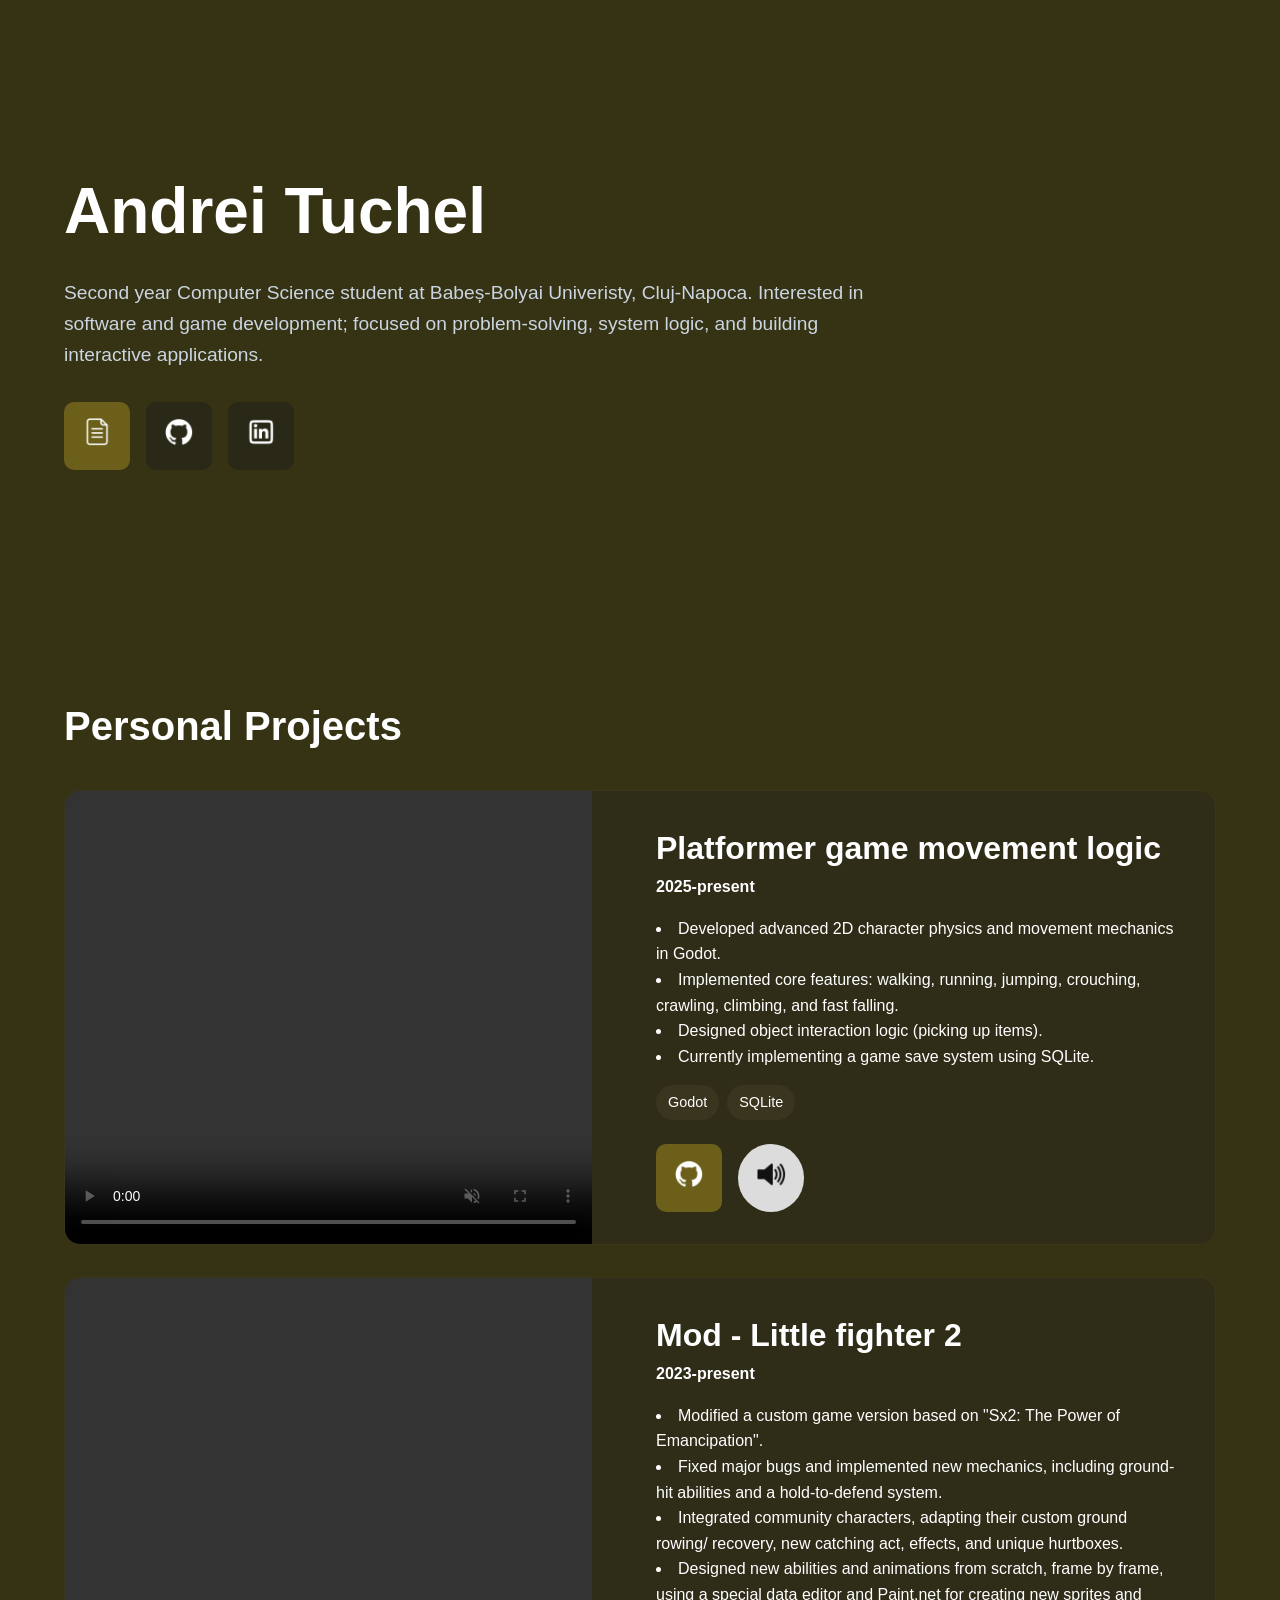
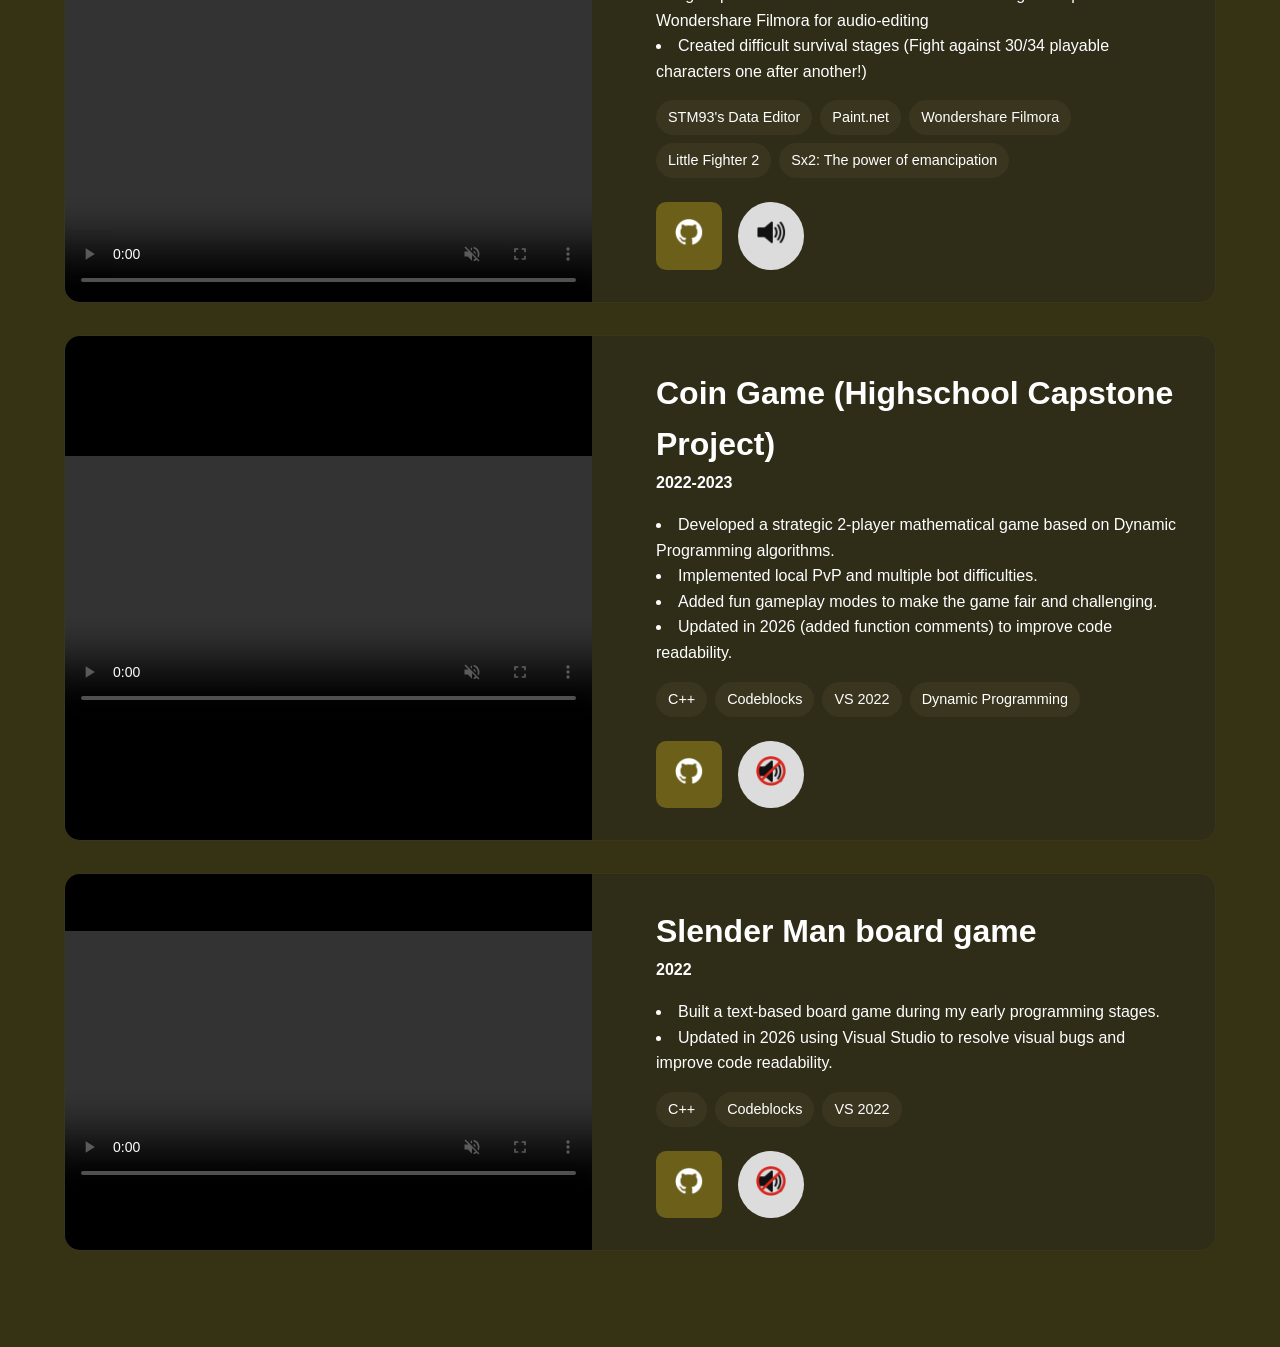
==== index.html @ 8f4f955c "Organisation and Icons for buttons" ====
<!DOCTYPE html>
<html lang="en">
<head>
    <meta charset="UTF-8">
    <meta name="viewport" content="width=device-width, initial-scale=1.0">
    <title>Portfolio</title>
    <link rel="stylesheet" href="style.css">
</head>

<body>

    <section class="hero">
        <div class="container">
            <div class="hero-content">

                <h1>Andrei Tuchel</h1>

                <p>
                    Second year Computer Science student at Babeș-Bolyai Univeristy, Cluj-Napoca.
                    Interested in software and game development; focused on problem-solving, system logic, and building interactive applications.
                </p>

                <div class="buttons">
                    <a href="https://drive.google.com/file/d/1y452rIATovKDvwMWOw0yFvPY-E6_cvDI/view?usp=sharing" class="btn" title="CV">
                        <img src="Icons/DocumentWhite.ico" height="30" class="btn-icon" alt="DocumentIcon">
                    </a>

                    <a href="https://github.com/VeveR0" class="btn secondary" title="GitHub">
                        <img src="Icons/GitHubWhite.ico" height="30" class="btn-icon" alt="GitHub">
                    </a>

                    <a href="https://www.linkedin.com/in/andrei-mihnea-53b208390/" class="btn secondary" title="LinkedIn">
                        <img src="Icons/LinkedInWhite.ico" height="30" class="btn-icon" alt="LinkedIn">
                    </a>
                </div>

            </div>
        </div>
    </section>

    <!-- PROJECTS -->

    <section class="projects">
        <div class="container">

            <h2 class="section-title">
                Personal Projects
            </h2>

            <!-- PROJECT CARDS -->

            <div class="project-card">

                <div class="project-video">
                    <video autoplay controls muted loop>
                        <source src="Videos/Movement.mp4"
                                type="video/mp4">
                    </video>
                </div>

                <div class="project-info">

                    <h3>Platformer game movement logic</h3>
                    <h4>2025-present</h4>

                    <p>
                        <li>Developed advanced 2D character physics and movement mechanics in Godot.</li>
                        <li>Implemented core features: walking, running, jumping, crouching, crawling, climbing, and fast falling.</li>
                        <li>Designed object interaction logic (picking up items).</li>
                        <li>Currently implementing a game save system using SQLite.</li>
                    </p>

                    <div class="tech-stack">
                        <span class="tag">Godot</span>
                        <span class="tag">SQLite</span>
                    </div>

                    <div class="project-links">

                        <a href="https://github.com/VeveR0/ISS-Project" class="btn" title="GitHub">
                            <img src="Icons/GitHubWhite.ico" height="30" class="btn-icon" alt="GitHub">
                        </a>
                        <div class="btn-audio" title="Video has audio">
                            <img src="Icons/Speaker.ico" height="30" class="btn-icon" alt="Speaker">
                        </div>
                    </div>

                </div>

            </div>

            <div class="project-card">

                <div class="project-video">
                    <video autoplay controls muted loop>
                        <source src="Videos/SxLF2_Showcase.mp4"
                                type="video/mp4">
                    </video>
                </div>

                <div class="project-info">

                    <h3>Mod - Little fighter 2</h3>
                    <h4>2023-present</h4>

                    <p>
                        <li>Modified a custom game version based on "Sx2: The Power of Emancipation".</li>
                        <li>Fixed major bugs and implemented new mechanics, including ground-hit abilities and a hold-to-defend system.</li>
                        <li>Integrated community characters, adapting their custom ground rowing/ recovery, new catching act, effects, and unique hurtboxes.</li>
                        <li>Designed new abilities and animations from scratch, frame by frame, using a special data editor and Paint.net for creating new sprites and Wondershare Filmora for audio-editing</li>
                        <li>Created difficult survival stages (Fight against 30/34 playable characters one after another!) </li>
                    </p>

                    <div class="tech-stack">
                        <span class="tag">STM93's Data Editor</span>
                        <span class="tag">Paint.net</span>
                        <span class="tag">Wondershare Filmora</span>
                        <span class="tag">Little Fighter 2</span>
                        <span class="tag">Sx2: The power of emancipation</span>
                    </div>

                    <div class="project-links">

                        <a href="https://github.com/VeveR0/Sx2_-_The_power_of_emancipation_modified" class="btn" title="GitHub">
                            <img src="Icons/GitHubWhite.ico" height="30" class="btn-icon" alt="GitHub">
                        </a>
                        <div class="btn-audio" title="Video has audio">
                            <img src="Icons/Speaker.ico" height="30" class="btn-icon" alt="Speaker">
                        </div>
                    </div>

                </div>
            </div>

            <div class="project-card">

                <div class="project-video-console">
                    <video autoplay loop controls muted>
                        <source src="Videos/Coin Game Showcase.mp4"
                                type="video/mp4">
                    </video>
                </div>

                <div class="project-info">

                    <h3>Coin Game (Highschool Capstone Project)</h3>
                    <h4>2022-2023</h4>

                    <p>
                        <li>Developed a strategic 2-player mathematical game based on Dynamic Programming algorithms.</li>
                        <li>Implemented local PvP and multiple bot difficulties.</li>
                        <li>Added fun gameplay modes to make the game fair and challenging.</li>
                        <li>Updated in 2026 (added function comments) to improve code readability.</li>
                    </p>

                    <div class="tech-stack">
                        <span class="tag">C++</span>
                        <span class="tag">Codeblocks</span>
                        <span class="tag">VS 2022</span>
                        <span class="tag">Dynamic Programming</span>
                    </div>

                    <div class="project-links">

                        <a href="https://github.com/VeveR0/CoinGame_CapstoneProject" class="btn" title="GitHub">
                            <img src="Icons/GitHubWhite.ico" height="30" class="btn-icon" alt="GitHub">
                        </a>
                        <div class="btn-audio" title="Video doens't have audio">
                            <img src="Icons/SpeakerForbidden.ico" height="30" class="btn-icon" alt="Speaker">
                        </div>
                    </div>

                </div>

            </div>

            <div class="project-card">

                <div class="project-video-console">
                    <video autoplay loop controls muted>
                        <source src="Videos/Slender Game Showcase.mp4"
                                type="video/mp4">
                    </video>
                </div>

                <div class="project-info">

                    <h3>Slender Man board game</h3>
                    <h4>2022</h4>

                    <p>
                        <li>Built a text-based board game during my early programming stages.</li>
                        <li>Updated in 2026 using Visual Studio to resolve visual bugs and improve code readability.</li>
                    </p>

                    <div class="tech-stack">
                        <span class="tag">C++</span>
                        <span class="tag">Codeblocks</span>
                        <span class="tag">VS 2022</span>
                    </div>

                    <div class="project-links">

                        <a href="https://github.com/VeveR0/SlenderMan-board-game" class="btn" title="GitHub">
                            <img src="Icons/GitHubWhite.ico" height="30" class="btn-icon" alt="GitHub">
                        </a>
                        <div class="btn-audio" title="Video doens't have audio">
                            <img src="Icons/SpeakerForbidden.ico" height="30" class="btn-icon" alt="Speaker">
                        </div>
                    </div>

                </div>

            </div>

        </div>


    </section>
</body>
</html>
---- style.css ----
* {
            margin: 0;
            padding: 0;
            box-sizing: border-box;
        }

        body {
            font-family: "Segoe UI", sans-serif;
            background: #353313;
            color: white;
            line-height: 1.6;
        }

        .container {
            width: min(1200px, 90%);
            margin: auto;
        }

        /* HERO */

        .hero {
            min-height: 70vh;
            display: flex;
            align-items: center;
        }

        .hero-content {
            max-width: 800px;
        }

        .hero h1 {
            font-size: 4rem;
            margin-bottom: 1rem;
        }

        .hero p {
            font-size: 1.2rem;
            color: #cbd5e1;
            margin-bottom: 2rem;
        }

        .buttons {
            display: flex;
            gap: 1rem;
            flex-wrap: wrap;
        }

        .btn {
            text-decoration: none;
            color: white;
            background: #6b5f1a;
            padding: 15px 18px;
            border-radius: 10px;
            transition: 0.2s;
        }

        .btn-audio {
            text-decoration: none;
            color: white;
            background: gainsboro;
            padding: 15px 18px;
            border-radius: 100%;
            transition: 0.2s;
        }

        .btn:hover {
            background: #7a6c1f;
        }

        .btn.secondary {
            background: #2a2816;
        }

        .btn.secondary:hover {
            background: #3a361e;
        }

        /* PROJECTS */

        .projects {
            padding: 4rem 0;
        }

        .section-title {
            font-size: 2.5rem;
            margin-bottom: 2rem;
        }

        .project-card {
            display: flex;
            gap: 2rem;

            background: #2f2c18;
            border-radius: 16px;
            overflow: hidden;

            margin-bottom: 2rem;
            transition: transform 0.2s;

            border: 1px solid #3a361e;
        }

        .project-card:hover {
            transform: translateY(-4px);
        }

        .project-video, .project-video-console {
            flex: 1;
            min-width: 400px;
            display: flex;
            justify-content: center;
            align-items: center;
            overflow: hidden;
        }

        .project-video video {
            width: 100%;
            height: 100%;
            object-fit: cover;
            display: block;
        }

        .project-video-console {
    background: #000;
}

        .project-video-console video {
            width: 100%;
            height: auto;
            object-fit: cover;
            display: block;
        }

        .project-info {
            flex: 1;
            padding: 2rem;
        }

        .project-info h3 {
            font-size: 2rem;
            margin-bottom: 0rem;
        }

        .project-info p {
            color: #d6cfaa;
            margin-bottom: 1rem;
        }

        .tech-stack {
            display: flex;
            gap: .5rem;
            flex-wrap: wrap;
            margin-bottom: 1.5rem;
        }

        .tag {
            background: #3a351f;
            padding: 6px 12px;
            border-radius: 999px;
            font-size: .9rem;
        }

        .project-links {
            display: flex;
            gap: 1rem;
        }

        @media(max-width: 900px) {

            .hero h1 {
                font-size: 2.5rem;
            }

            .project-card {
                flex-direction: column;
            }

            .project-video {
                min-width: auto;
            }
        }

        a {
            color: #d4c46a;
        }

        a:hover {
            color: #f0e28c;
        }


        @font-face {
            font-family: "PhantomRunes";
            src: url("./fonts/PhantomRunes.otf") format("opentype");
            font-weight: normal;
            font-style: normal;
            }
        
        .slender{
            font-family: "PhantomRunes", sans-serif
        }
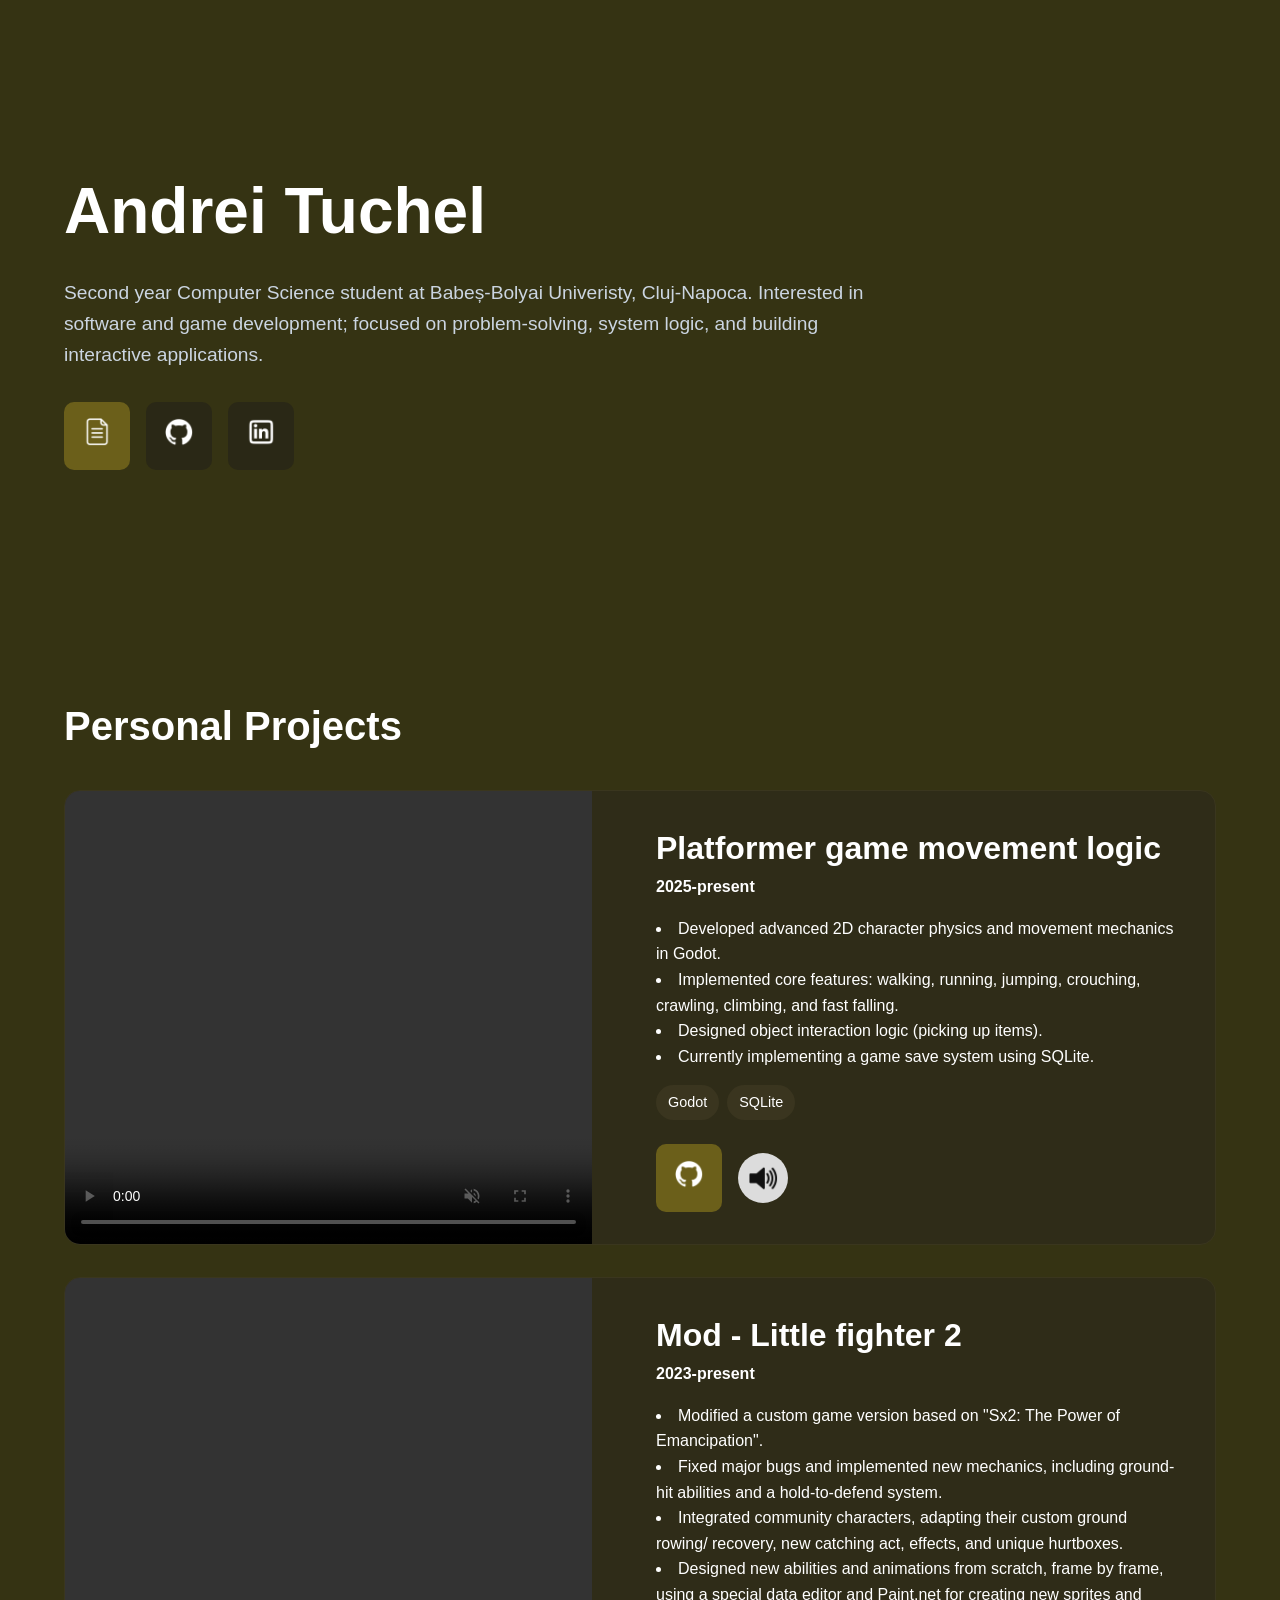
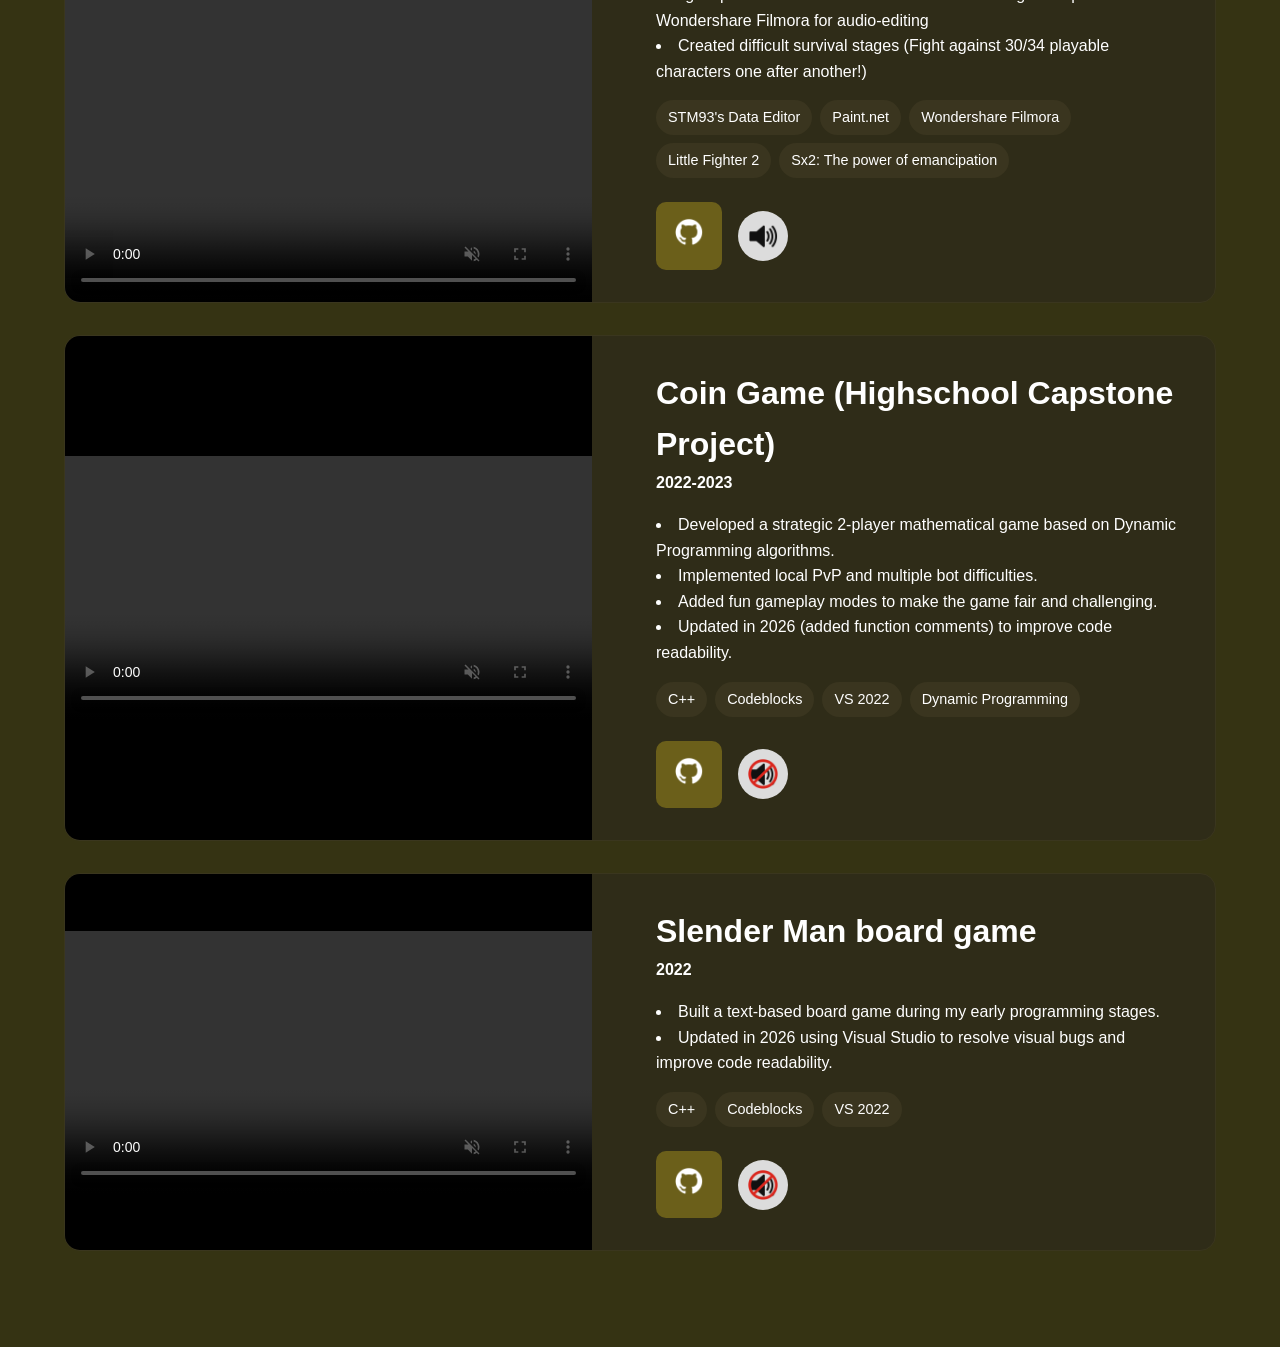
==== commit 0718df3e: "new CV Link & smaller audio tag" ====
--- a/index.html
+++ b/index.html
@@ -21,7 +21,7 @@
                 </p>
 
                 <div class="buttons">
-                    <a href="https://drive.google.com/file/d/1y452rIATovKDvwMWOw0yFvPY-E6_cvDI/view?usp=sharing" class="btn" title="CV">
+                    <a href="https://drive.google.com/file/d/1TQ_-a7m2Zz_eK-RAzY4HsMgrmBEdryWh/view?usp=sharing" class="btn" title="CV">
                         <img src="Icons/DocumentWhite.ico" height="30" class="btn-icon" alt="DocumentIcon">
                     </a>
 
--- a/style.css
+++ b/style.css
@@ -58,9 +58,20 @@
             text-decoration: none;
             color: white;
             background: gainsboro;
-            padding: 15px 18px;
-            border-radius: 100%;
+            width: 50px;
+            height: 50px;
+            border-radius: 50%;
             transition: 0.2s;
+
+            display: flex;
+            align-items: center;
+            justify-content: center;
+        }
+
+        .btn-audio img {
+            width: 30px;
+            height: 30px;
+            display: block;
         }
 
         .btn:hover {
@@ -163,6 +174,7 @@
         .project-links {
             display: flex;
             gap: 1rem;
+            align-items: center;
         }
 
         @media(max-width: 900px) {
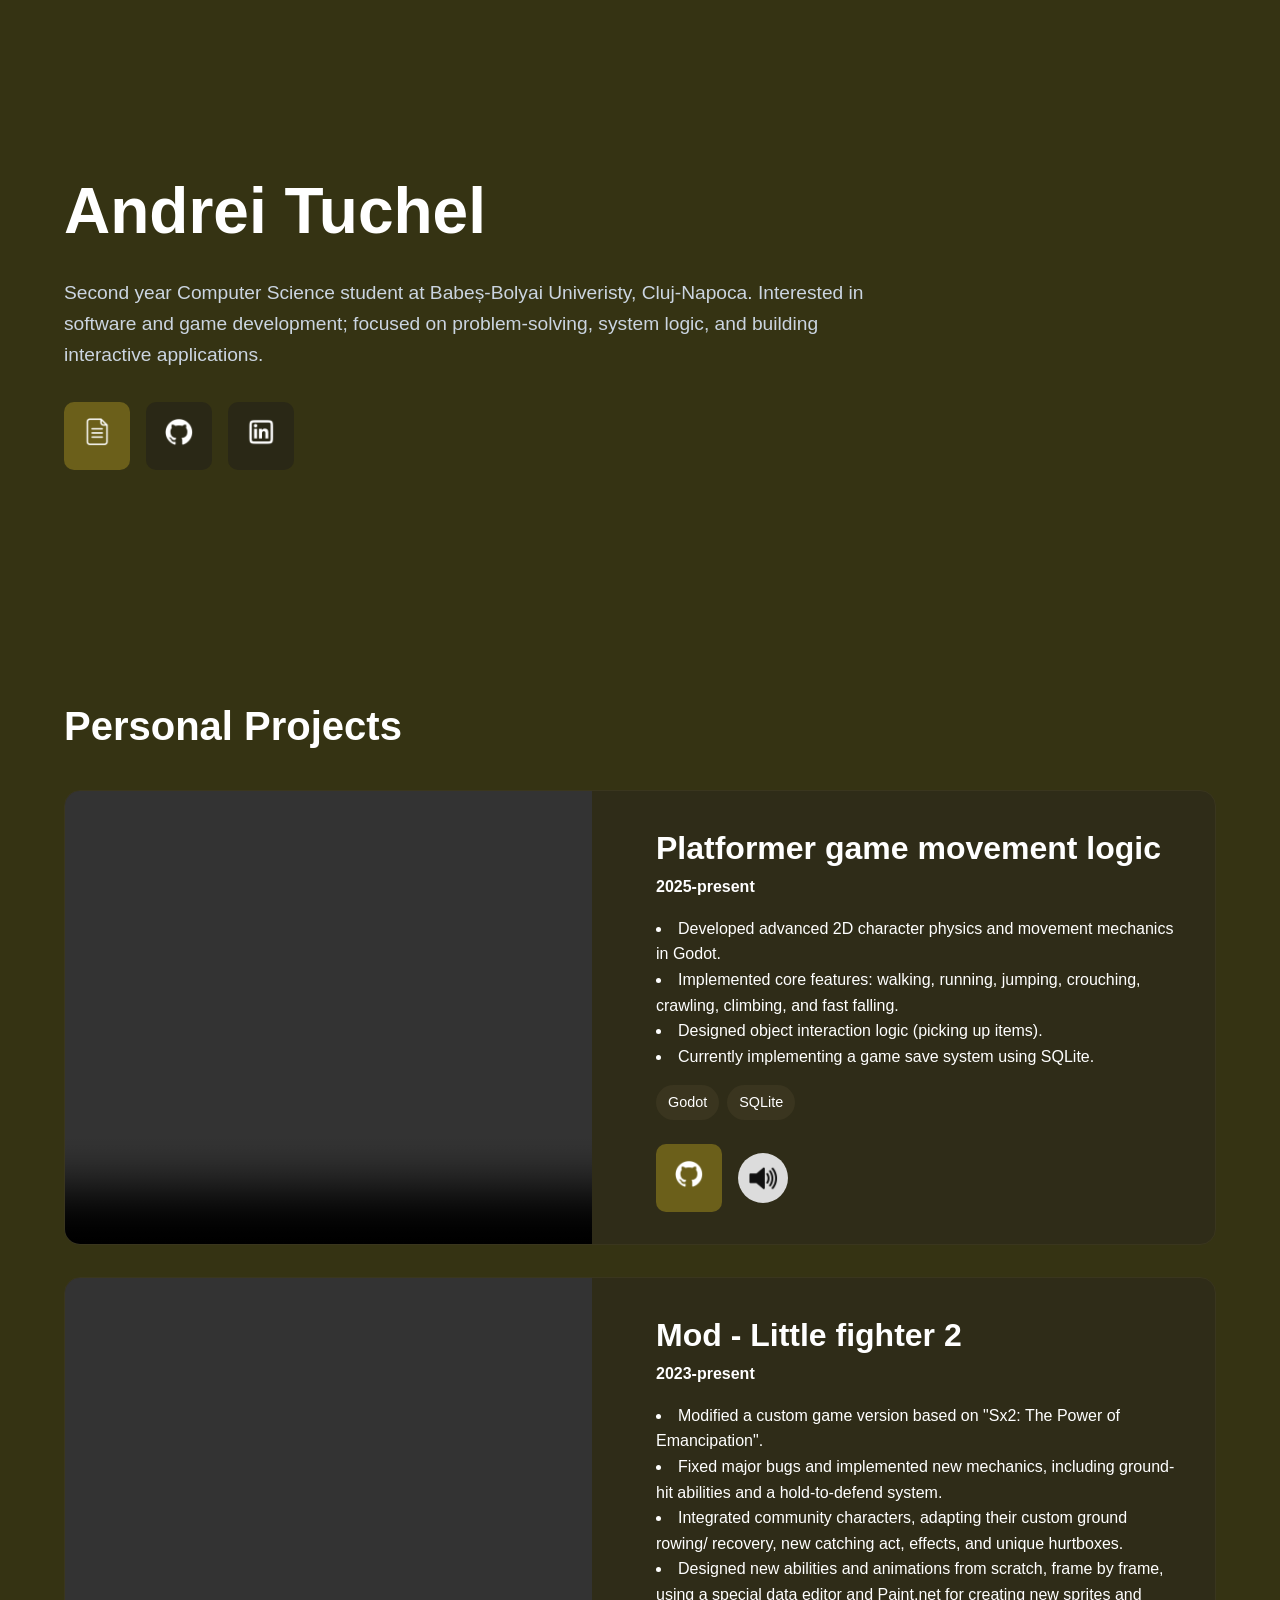
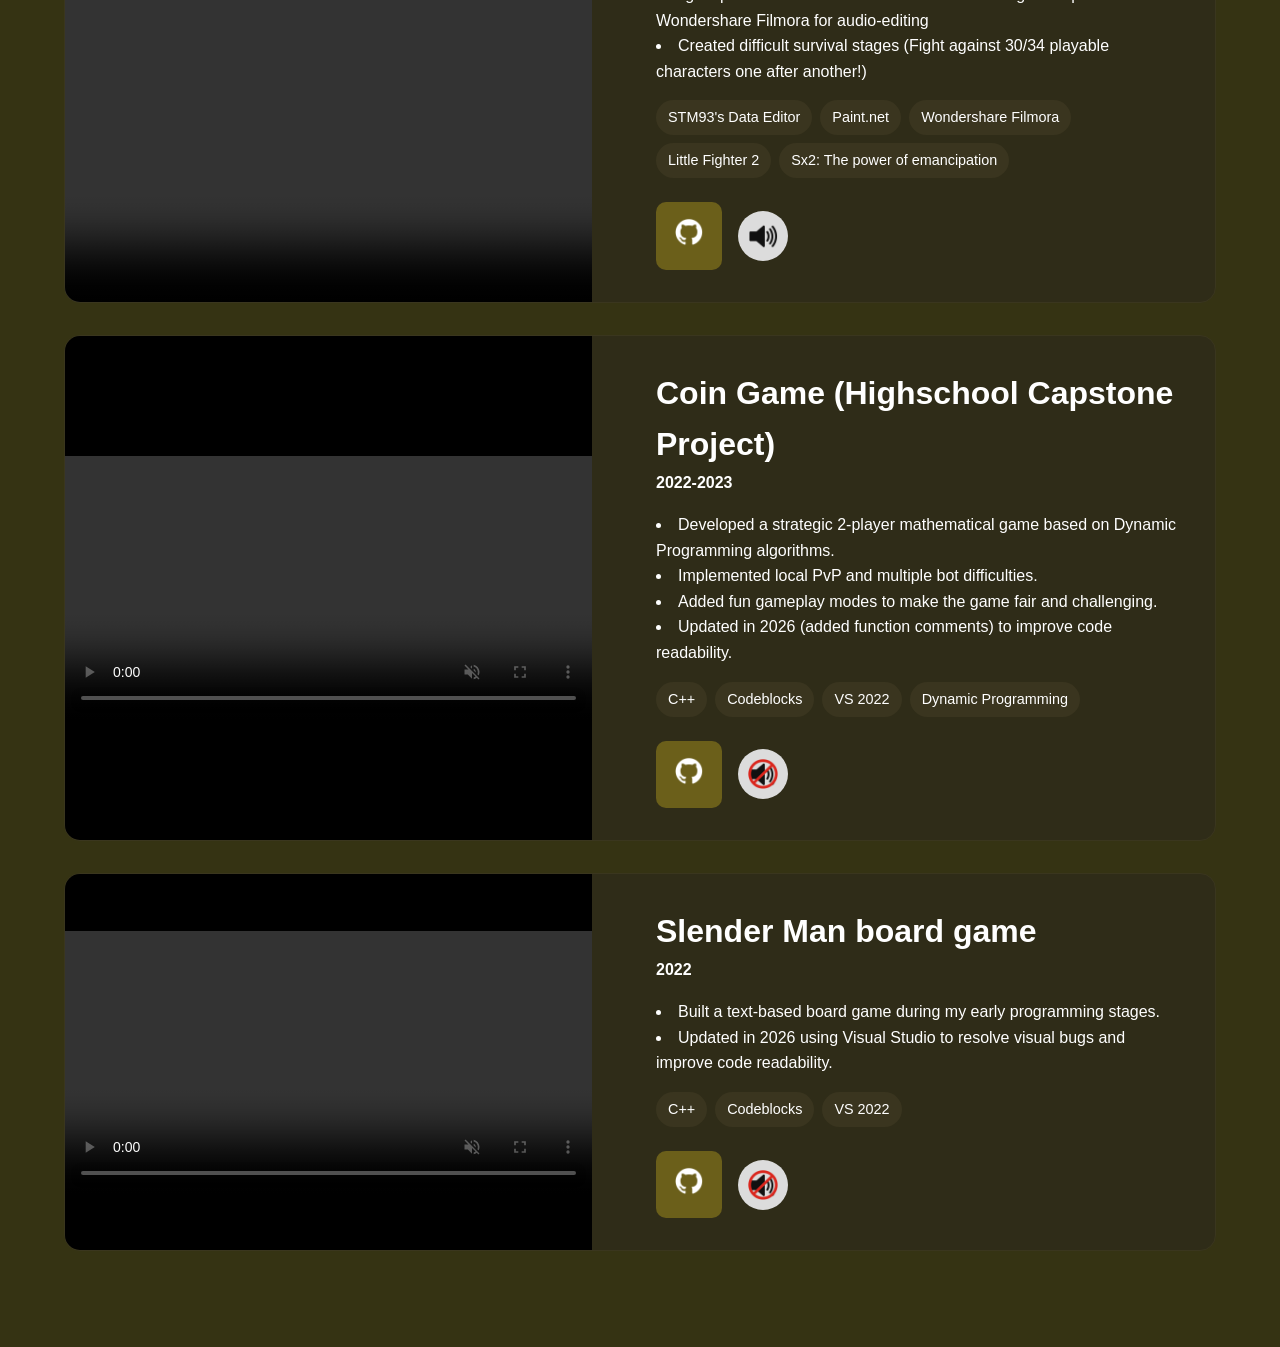
==== commit 727ea7b0: "Interactive sound buttons" ====
--- a/index.html
+++ b/index.html
@@ -80,7 +80,7 @@
                         <a href="https://github.com/VeveR0/ISS-Project" class="btn" title="GitHub">
                             <img src="Icons/GitHubWhite.ico" height="30" class="btn-icon" alt="GitHub">
                         </a>
-                        <div class="btn-audio" title="Video has audio">
+                        <div class="btn-audio" title="Video has audio" onclick="toggleAudio(this)">
                             <img src="Icons/Speaker.ico" height="30" class="btn-icon" alt="Speaker">
                         </div>
                     </div>
@@ -124,7 +124,7 @@
                         <a href="https://github.com/VeveR0/Sx2_-_The_power_of_emancipation_modified" class="btn" title="GitHub">
                             <img src="Icons/GitHubWhite.ico" height="30" class="btn-icon" alt="GitHub">
                         </a>
-                        <div class="btn-audio" title="Video has audio">
+                        <div class="btn-audio" title="Video has audio" onclick="toggleAudio(this)">
                             <img src="Icons/Speaker.ico" height="30" class="btn-icon" alt="Speaker">
                         </div>
                     </div>
@@ -217,5 +217,11 @@
 
 
     </section>
+    <script>
+        function toggleAudio(button) {
+            const video = button.closest('.project-card').querySelector('video');
+            video.muted = !video.muted;
+        }
+    </script>
 </body>
 </html>
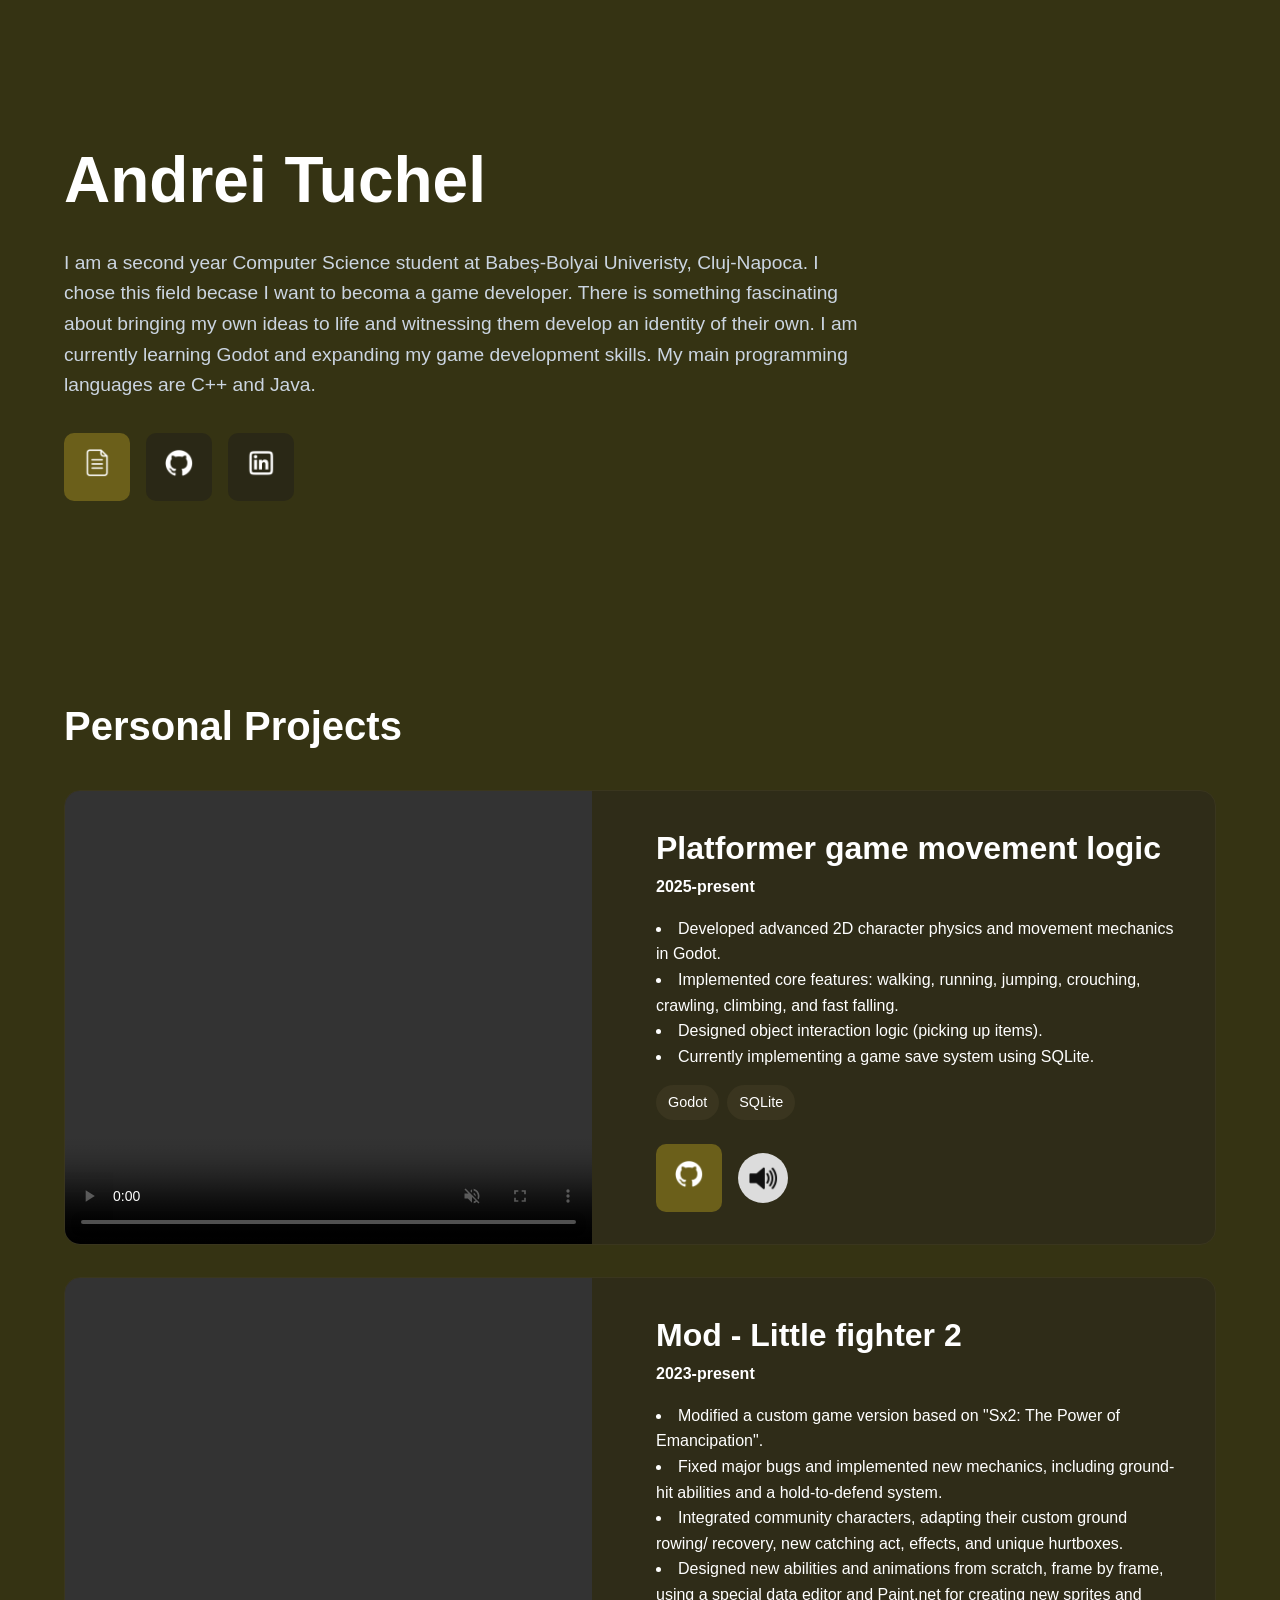
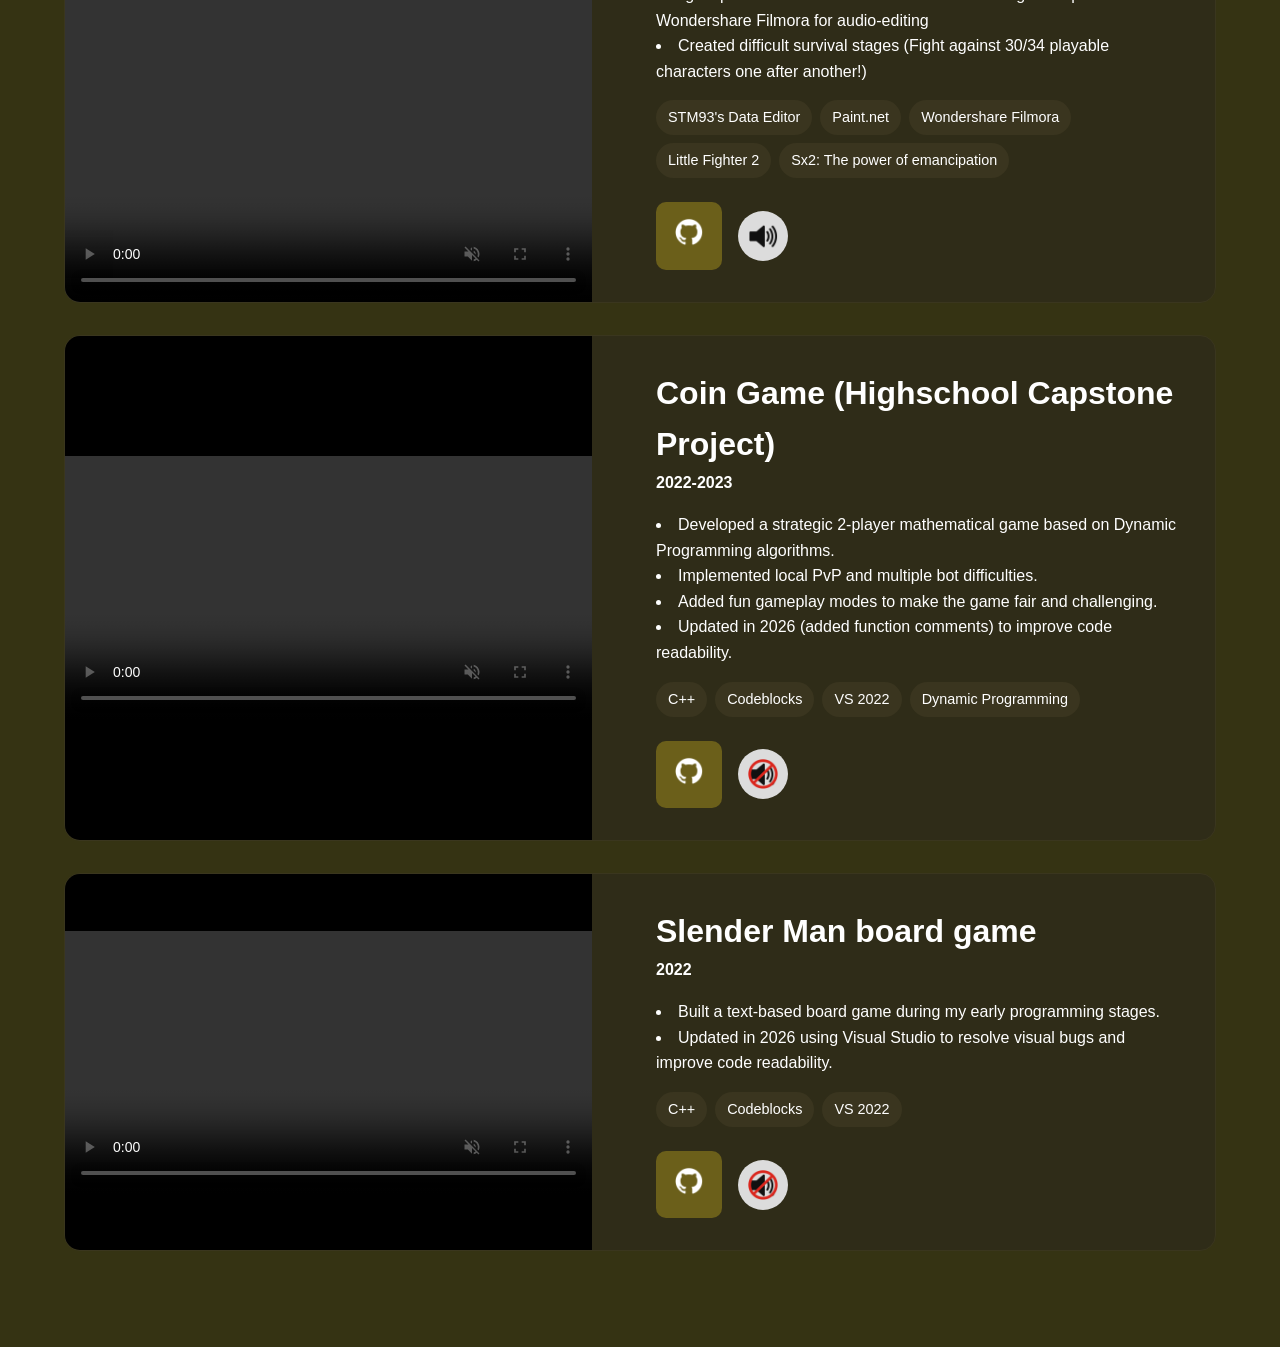
==== commit fdd99a70: "Changed about me" ====
--- a/index.html
+++ b/index.html
@@ -16,8 +16,9 @@
                 <h1>Andrei Tuchel</h1>
 
                 <p>
-                    Second year Computer Science student at Babeș-Bolyai Univeristy, Cluj-Napoca.
-                    Interested in software and game development; focused on problem-solving, system logic, and building interactive applications.
+                    I am a second year Computer Science student at Babeș-Bolyai Univeristy, Cluj-Napoca.
+                    I chose this field becase I want to becoma a game developer. There is something fascinating about bringing my own ideas to life and witnessing them develop an identity of their own.
+                    I am currently learning Godot and expanding my game development skills. My main programming languages are C++ and Java.
                 </p>
 
                 <div class="buttons">
@@ -84,7 +85,6 @@
                             <img src="Icons/Speaker.ico" height="30" class="btn-icon" alt="Speaker">
                         </div>
                     </div>
-
                 </div>
 
             </div>
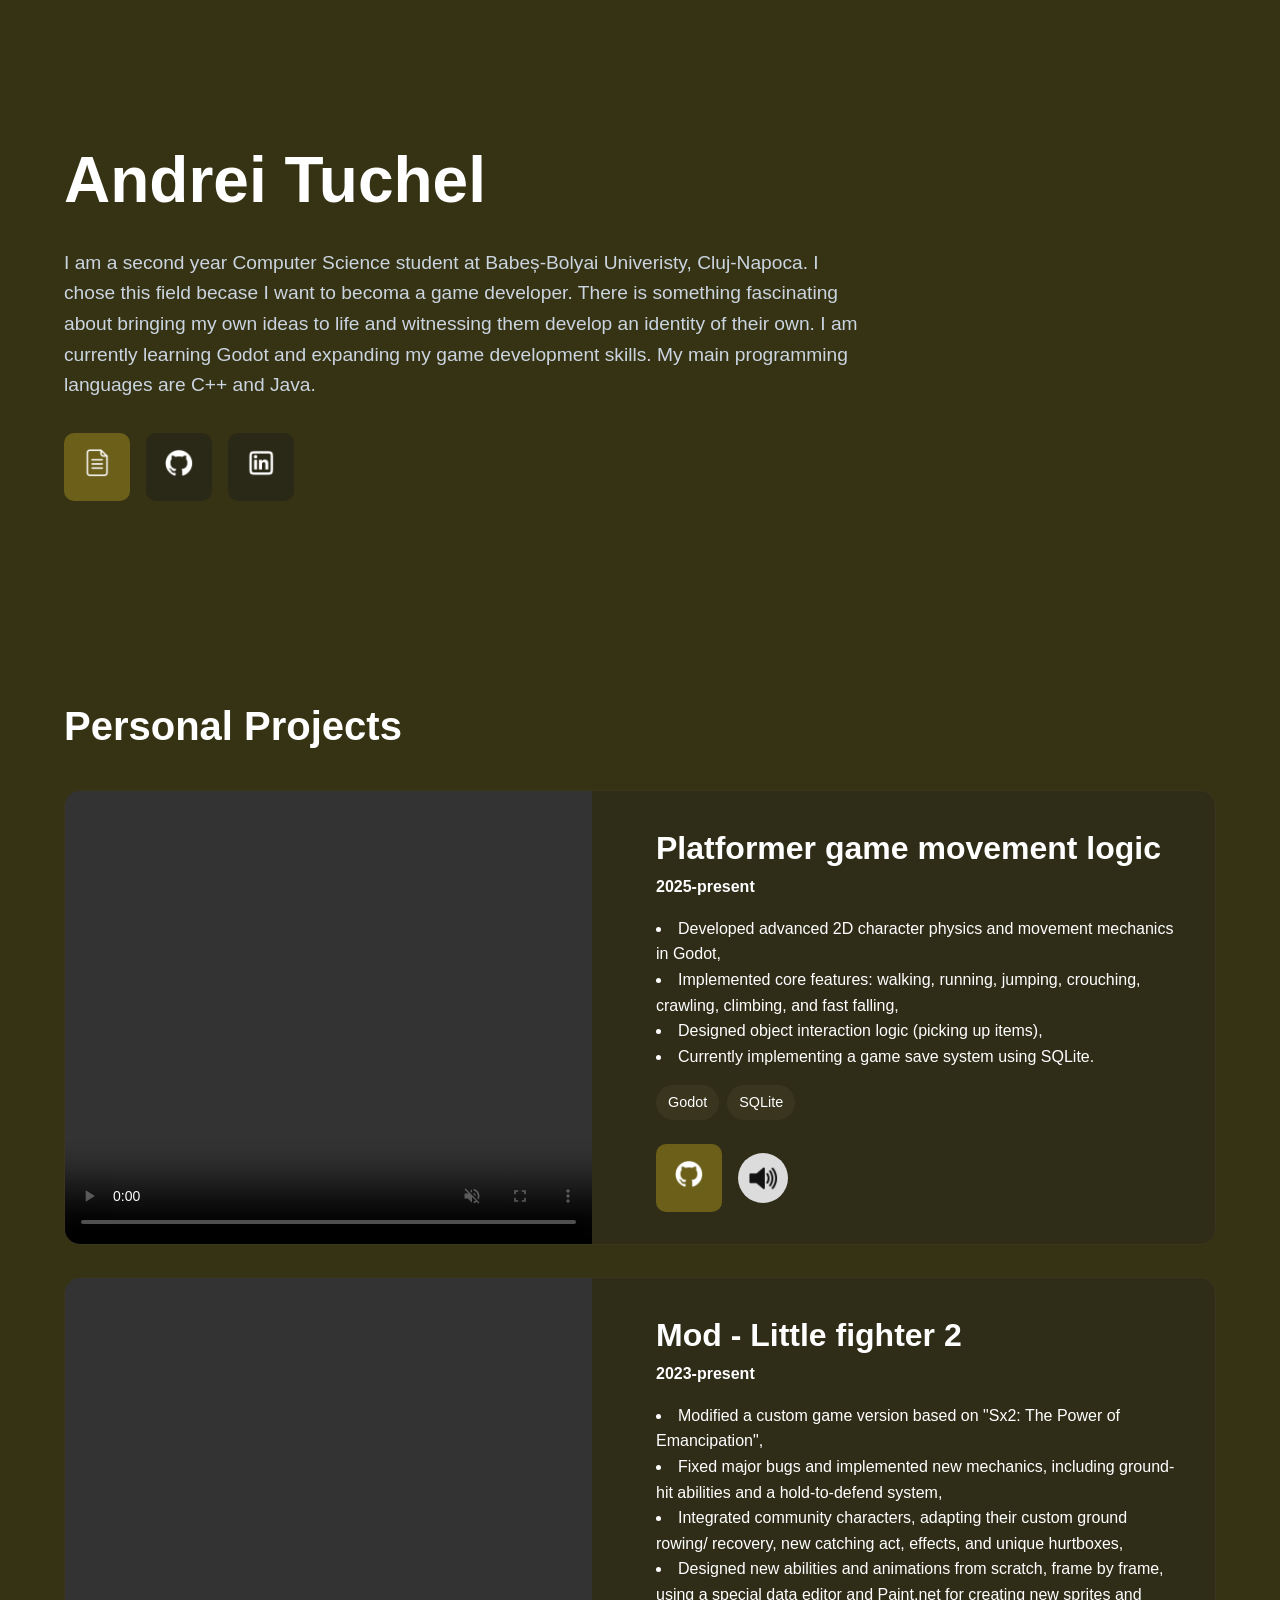
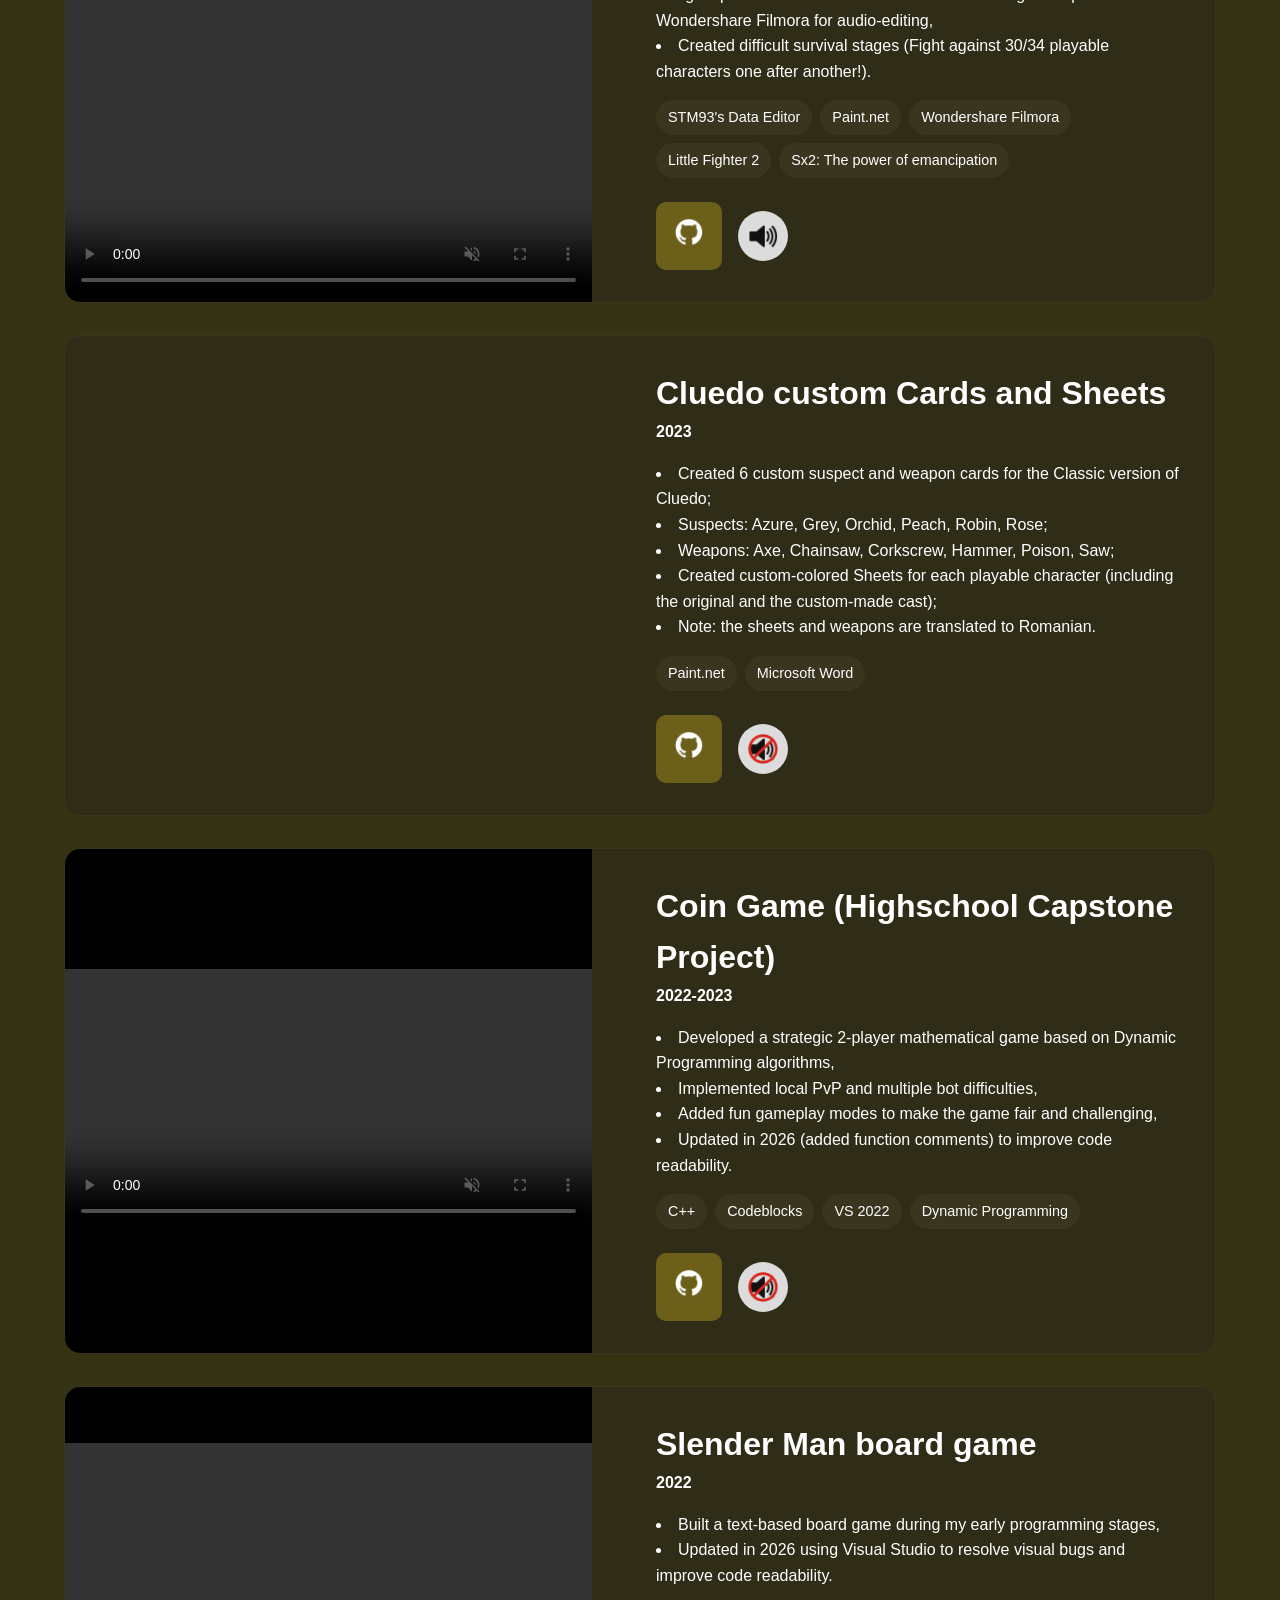
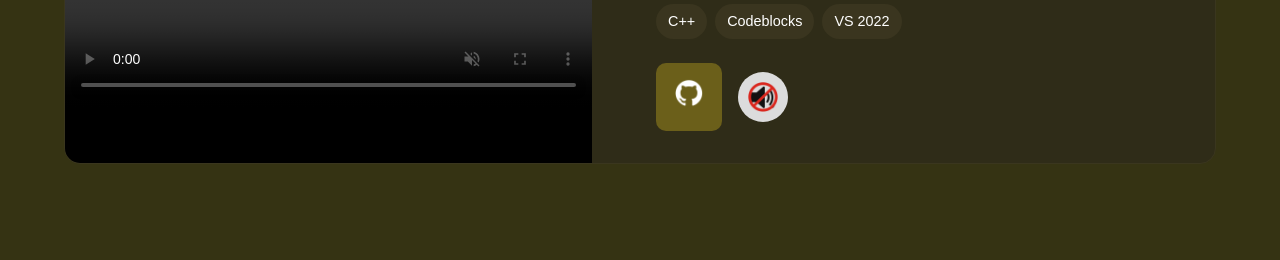
==== commit f755df2a: "Added CluedoCards project" ====
--- a/index.html
+++ b/index.html
@@ -65,9 +65,9 @@
                     <h4>2025-present</h4>
 
                     <p>
-                        <li>Developed advanced 2D character physics and movement mechanics in Godot.</li>
-                        <li>Implemented core features: walking, running, jumping, crouching, crawling, climbing, and fast falling.</li>
-                        <li>Designed object interaction logic (picking up items).</li>
+                        <li>Developed advanced 2D character physics and movement mechanics in Godot,</li>
+                        <li>Implemented core features: walking, running, jumping, crouching, crawling, climbing, and fast falling,</li>
+                        <li>Designed object interaction logic (picking up items),</li>
                         <li>Currently implementing a game save system using SQLite.</li>
                     </p>
 
@@ -104,11 +104,11 @@
                     <h4>2023-present</h4>
 
                     <p>
-                        <li>Modified a custom game version based on "Sx2: The Power of Emancipation".</li>
-                        <li>Fixed major bugs and implemented new mechanics, including ground-hit abilities and a hold-to-defend system.</li>
-                        <li>Integrated community characters, adapting their custom ground rowing/ recovery, new catching act, effects, and unique hurtboxes.</li>
-                        <li>Designed new abilities and animations from scratch, frame by frame, using a special data editor and Paint.net for creating new sprites and Wondershare Filmora for audio-editing</li>
-                        <li>Created difficult survival stages (Fight against 30/34 playable characters one after another!) </li>
+                        <li>Modified a custom game version based on "Sx2: The Power of Emancipation",</li>
+                        <li>Fixed major bugs and implemented new mechanics, including ground-hit abilities and a hold-to-defend system,</li>
+                        <li>Integrated community characters, adapting their custom ground rowing/ recovery, new catching act, effects, and unique hurtboxes,</li>
+                        <li>Designed new abilities and animations from scratch, frame by frame, using a special data editor and Paint.net for creating new sprites and Wondershare Filmora for audio-editing,</li>
+                        <li>Created difficult survival stages (Fight against 30/34 playable characters one after another!).</li>
                     </p>
 
                     <div class="tech-stack">
@@ -134,6 +134,48 @@
 
             <div class="project-card">
 
+                    <div class="project-video">
+                        <video autoplay muted loop>
+                            <source src="videos/CluedoCustomCards.mp4"
+                                    type="video/mp4">
+                        </video>
+                    </div>
+
+                    <div class="project-info">
+
+                        <h3>Cluedo custom Cards and Sheets</h3>
+                        <h4>2023</h4>
+
+                        <p>
+                            <li>Created 6 custom suspect and weapon cards for the Classic version of Cluedo;</li>
+                            <li>Suspects: Azure, Grey, Orchid, Peach, Robin, Rose;</li>
+                            <li>Weapons: Axe, Chainsaw, Corkscrew, Hammer, Poison, Saw;</li>
+                            <li>Created custom-colored Sheets for each playable character (including the original and the custom-made cast);</li>
+                            <li>Note: the sheets and weapons are translated to Romanian.</li>
+                        </p>
+
+                        <div class="tech-stack">
+                            <span class="tag">Paint.net</span>
+                            <span class="tag">Microsoft Word</span>
+                        </div>
+
+                        <div class="project-links">
+
+                            <a href="https://github.com/VeveR0/CluedoCustomCardsAndLists" class="btn" title="GitHub">
+                                <img src="Icons/GitHubWhite.ico" height="30" class="btn-icon" alt="GitHub">
+                            </a>
+                            <div class="btn-audio" title="Video doens't have audio">
+                                <img src="Icons/SpeakerForbidden.ico" height="30" class="btn-icon" alt="Speaker">
+                            </div>
+
+                        </div>
+
+                    </div>
+
+            </div>
+
+            <div class="project-card">
+
                 <div class="project-video-console">
                     <video autoplay loop controls muted>
                         <source src="Videos/Coin Game Showcase.mp4"
@@ -147,9 +189,9 @@
                     <h4>2022-2023</h4>
 
                     <p>
-                        <li>Developed a strategic 2-player mathematical game based on Dynamic Programming algorithms.</li>
-                        <li>Implemented local PvP and multiple bot difficulties.</li>
-                        <li>Added fun gameplay modes to make the game fair and challenging.</li>
+                        <li>Developed a strategic 2-player mathematical game based on Dynamic Programming algorithms,</li>
+                        <li>Implemented local PvP and multiple bot difficulties,</li>
+                        <li>Added fun gameplay modes to make the game fair and challenging,</li>
                         <li>Updated in 2026 (added function comments) to improve code readability.</li>
                     </p>
 
@@ -189,7 +231,7 @@
                     <h4>2022</h4>
 
                     <p>
-                        <li>Built a text-based board game during my early programming stages.</li>
+                        <li>Built a text-based board game during my early programming stages,</li>
                         <li>Updated in 2026 using Visual Studio to resolve visual bugs and improve code readability.</li>
                     </p>
 
@@ -212,9 +254,7 @@
                 </div>
 
             </div>
-
         </div>
-
 
     </section>
     <script>
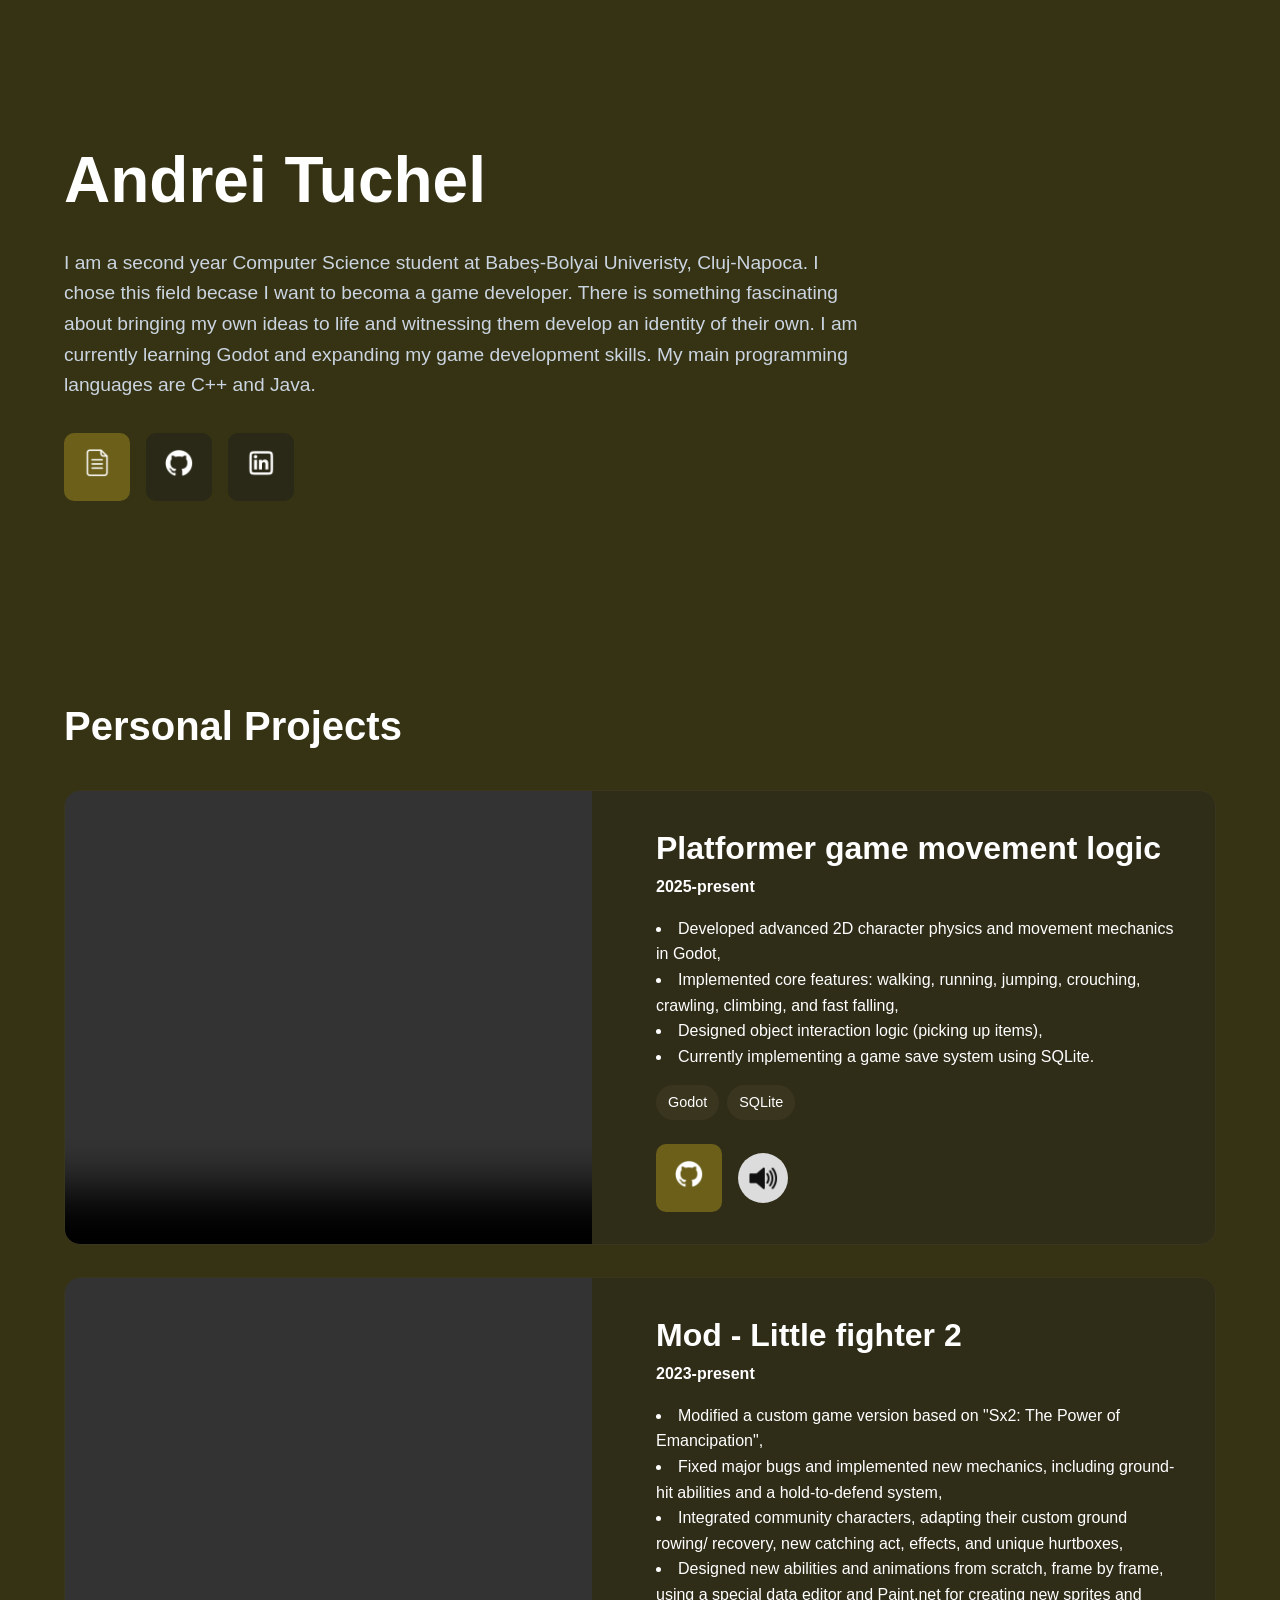
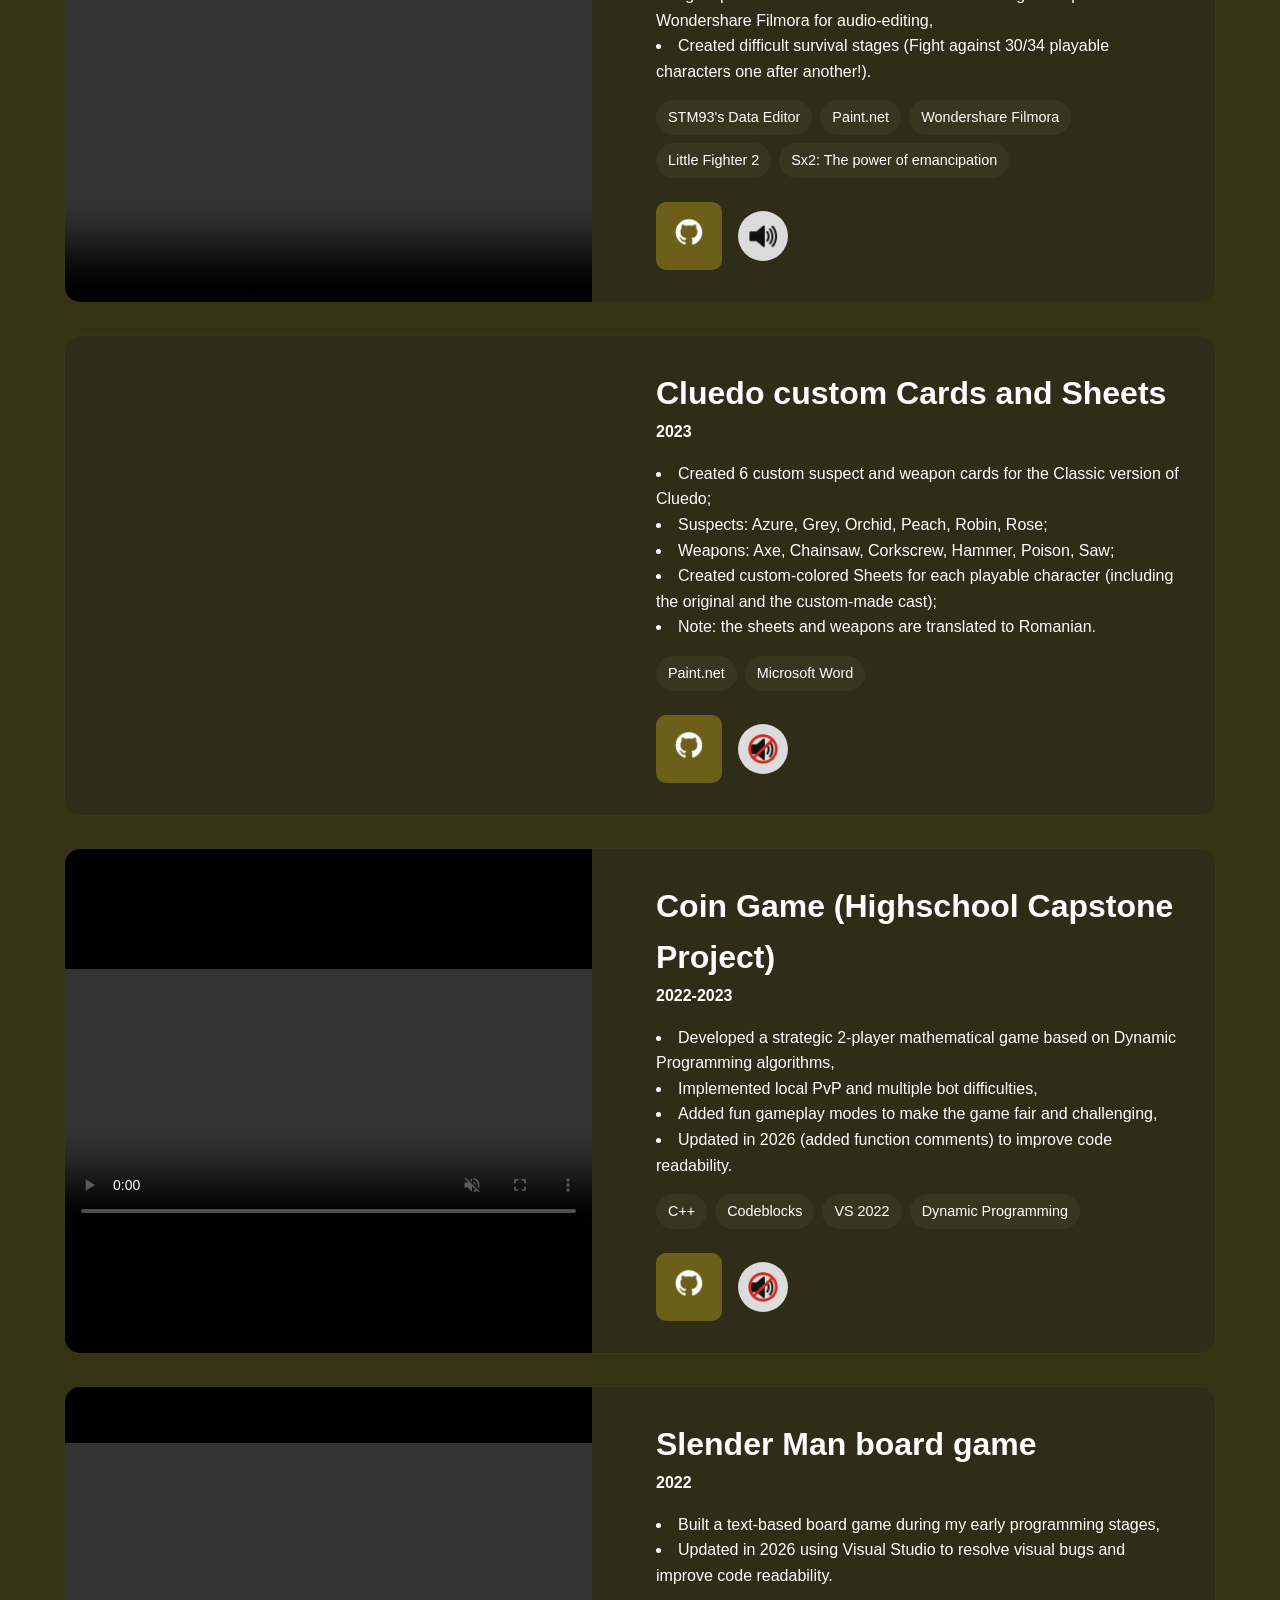
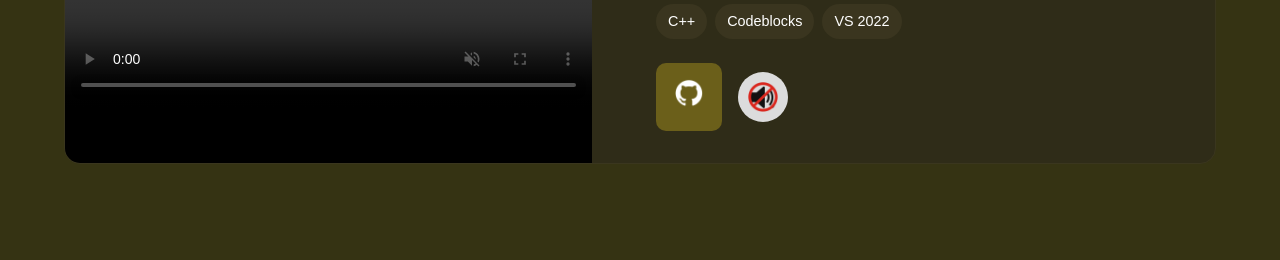
==== commit 320a611a: "Update index.html" ====
--- a/index.html
+++ b/index.html
@@ -136,7 +136,7 @@
 
                     <div class="project-video">
                         <video autoplay muted loop>
-                            <source src="videos/CluedoCustomCards.mp4"
+                            <source src="Videos/SxLF2_Showcase.mp4"
                                     type="video/mp4">
                         </video>
                     </div>
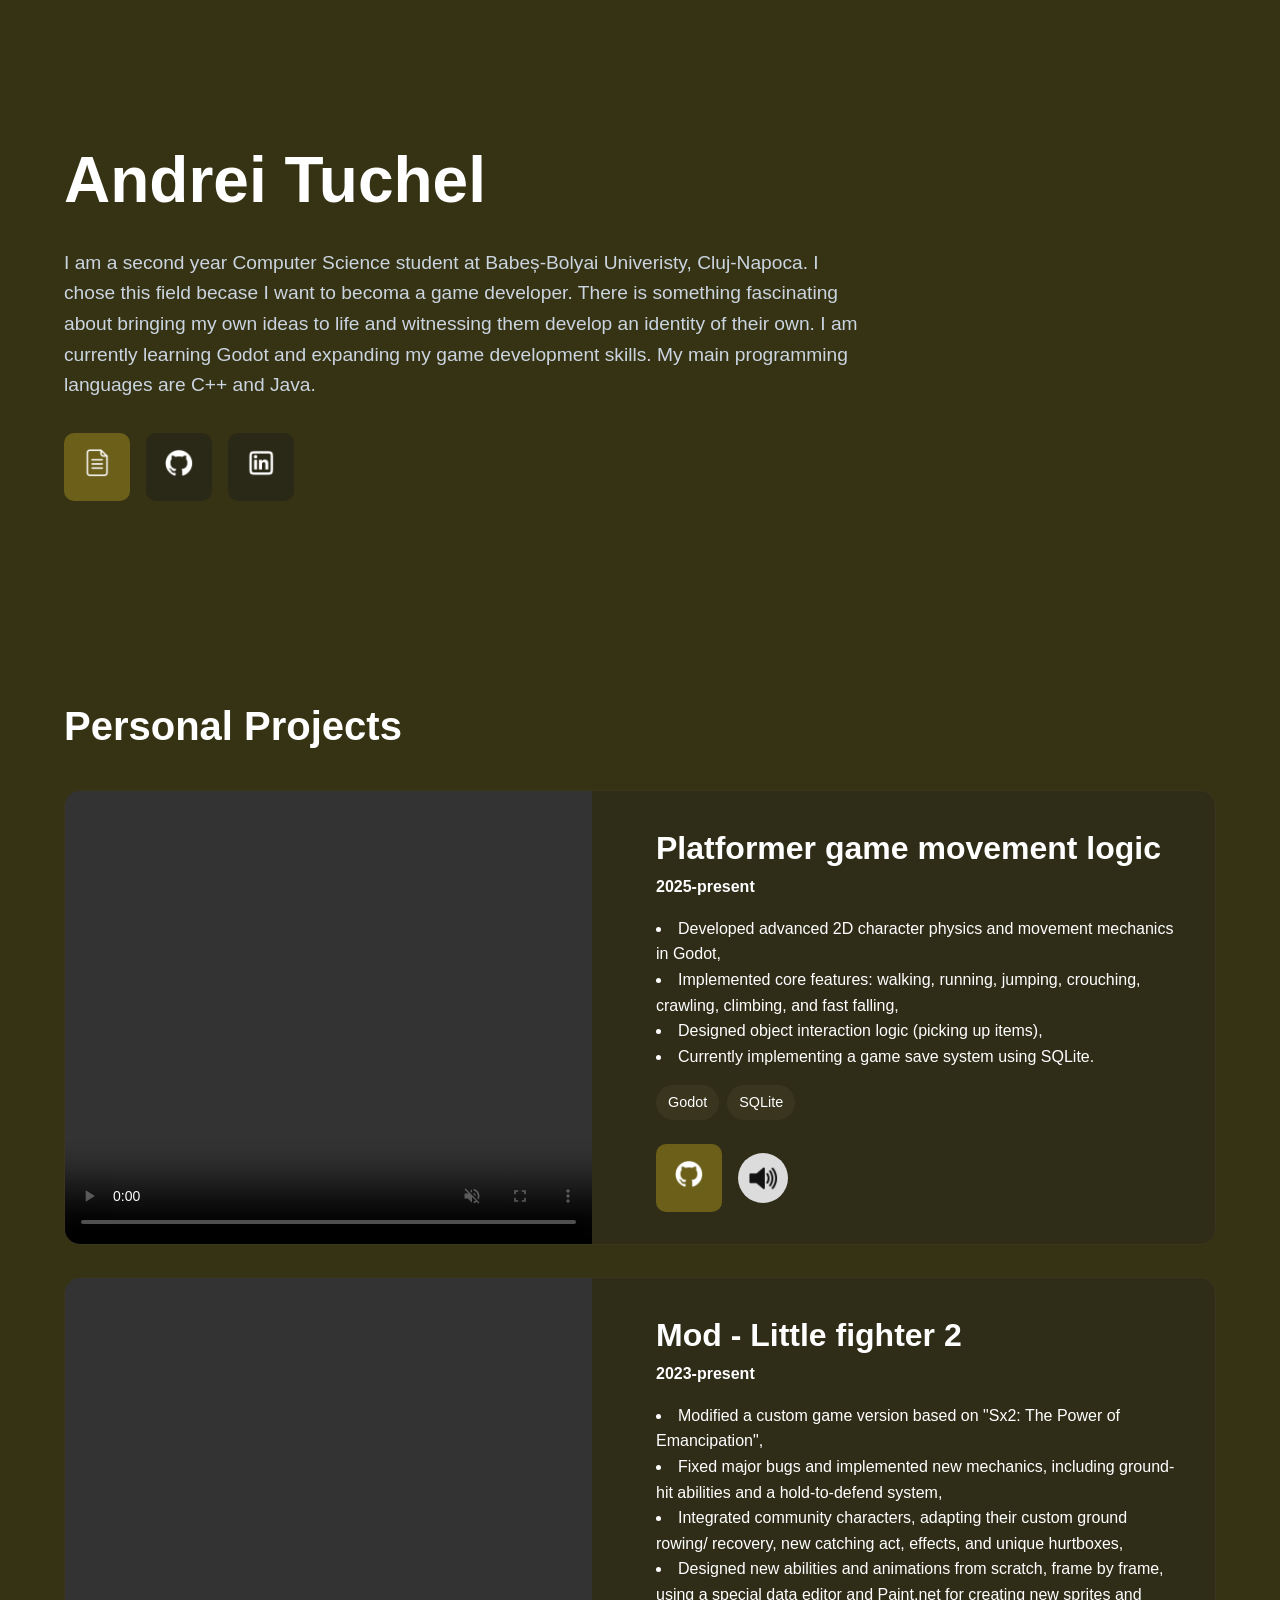
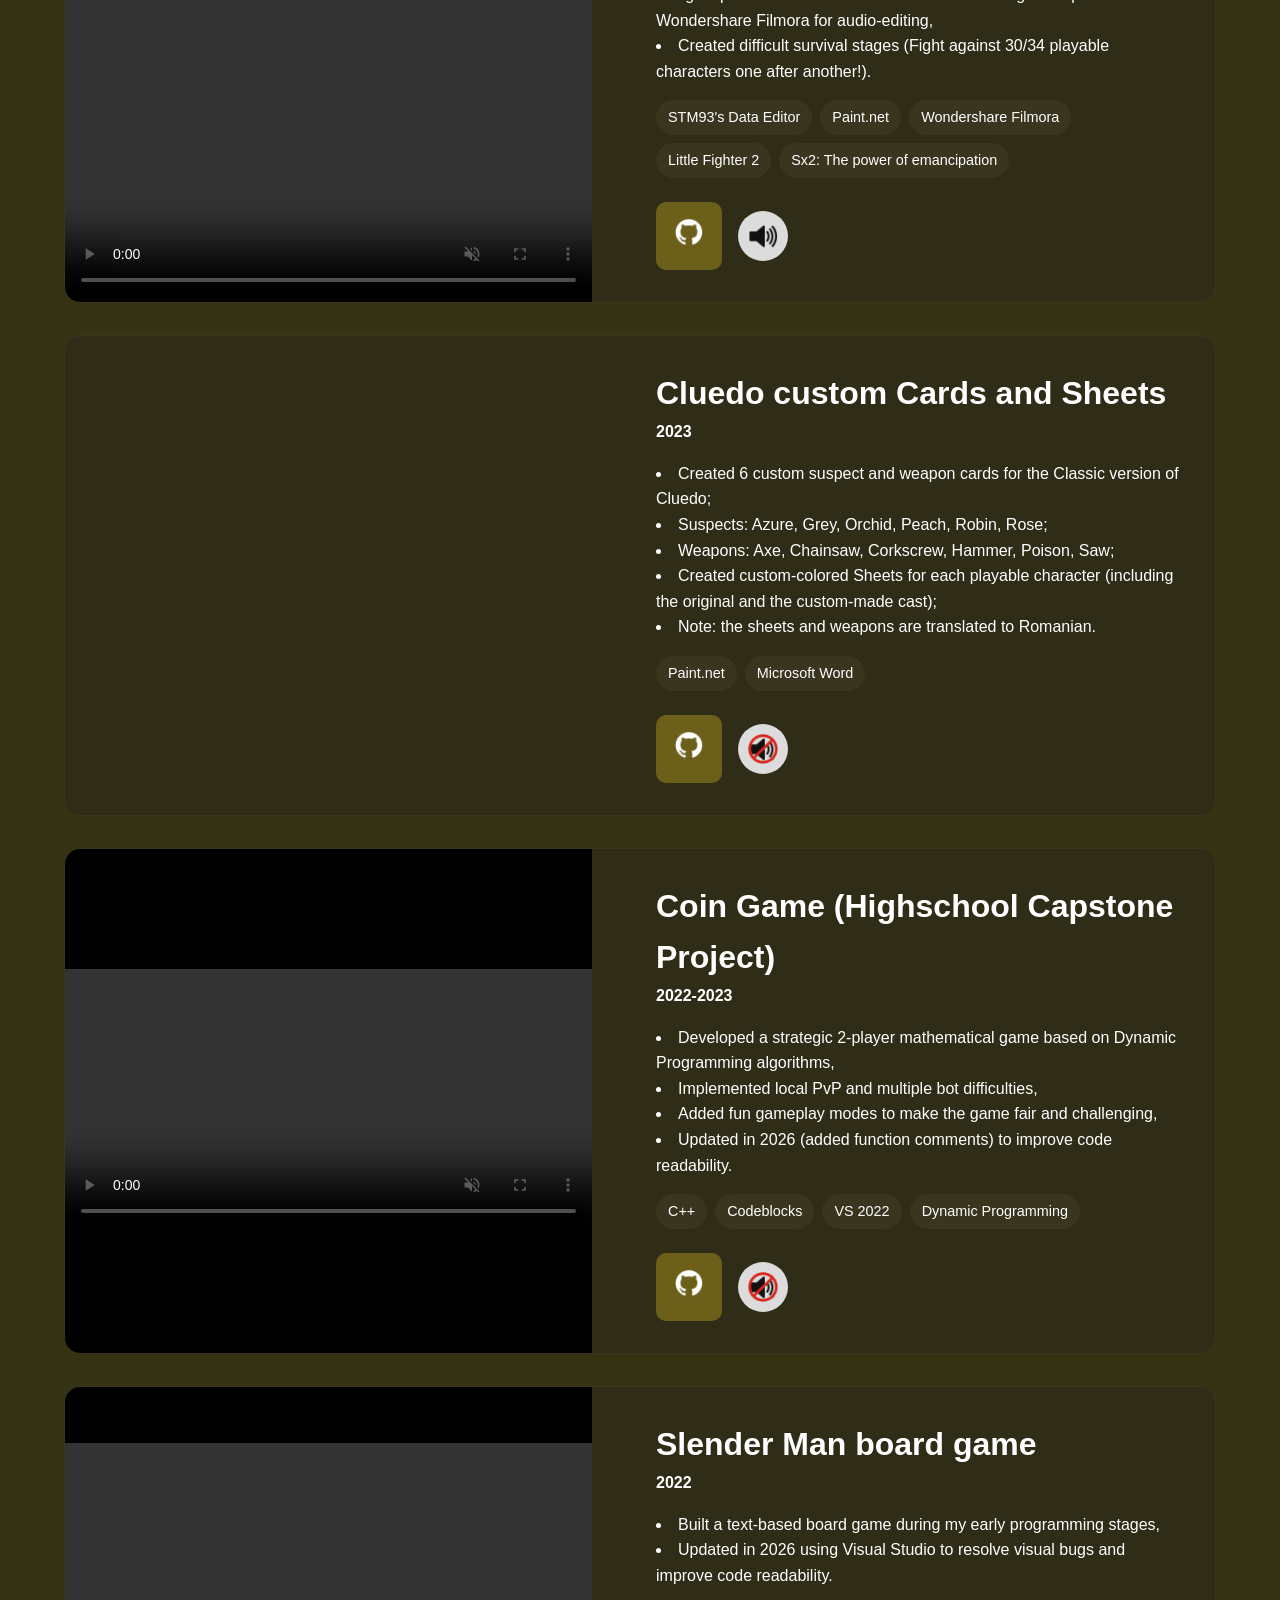
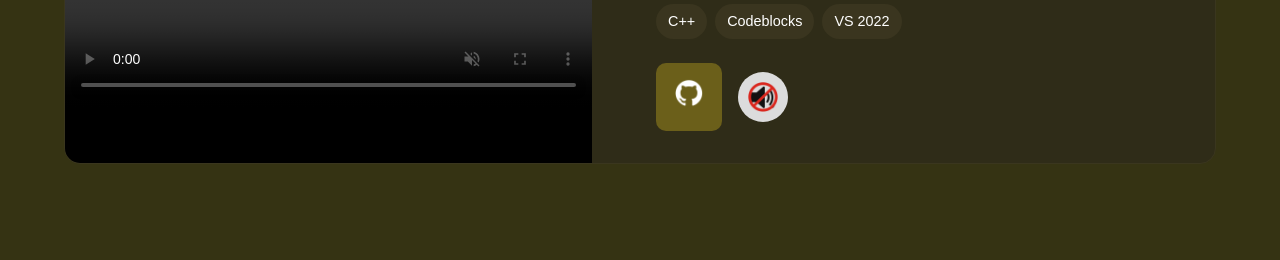
==== commit 8761fce0: "Bug fix Cluedo Video" ====
--- a/index.html
+++ b/index.html
@@ -136,7 +136,7 @@
 
                     <div class="project-video">
                         <video autoplay muted loop>
-                            <source src="Videos/SxLF2_Showcase.mp4"
+                            <source src="Videos/CluedoCustomCards.mp4"
                                     type="video/mp4">
                         </video>
                     </div>
